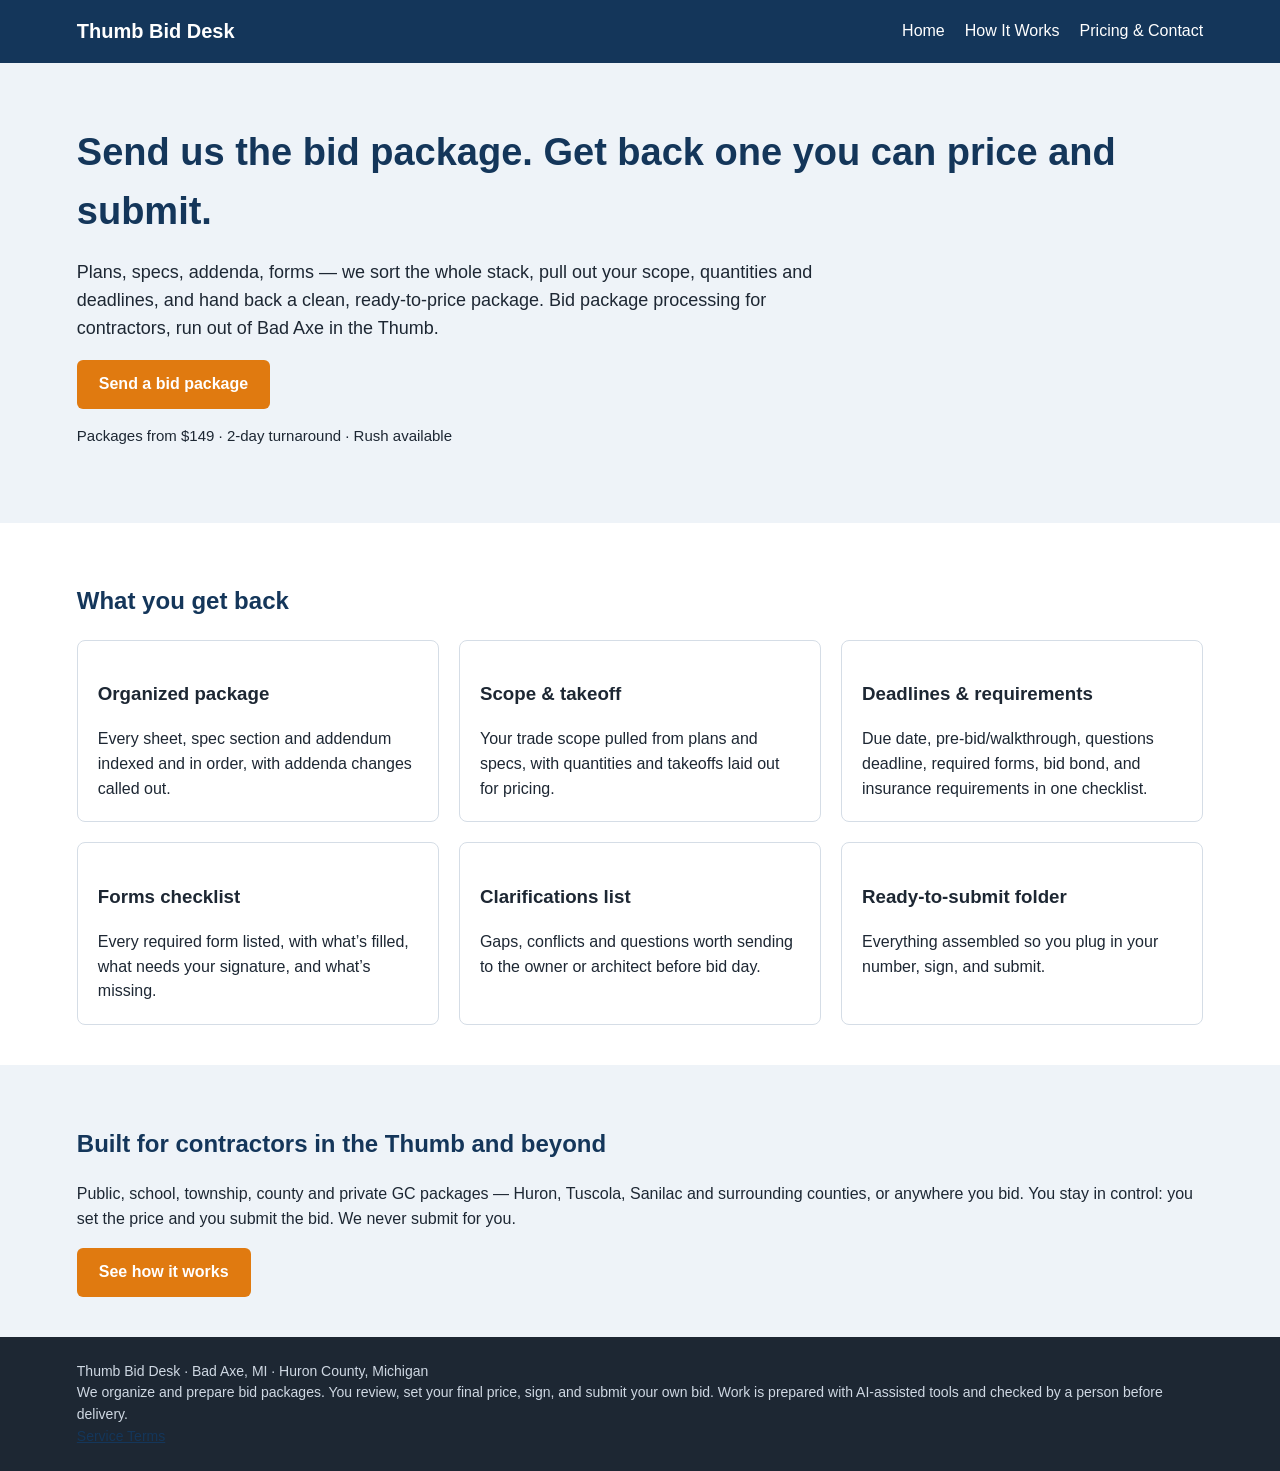
==== index.html @ 94e7a2db "Go-live prep: final terms (bids@ contact, cancellation, no auto-renew), remove draft banner/noindex," ====
<!doctype html><html><head>
  <meta charset="utf-8"><meta name="viewport" content="width=device-width,initial-scale=1"><title>Thumb Bid Desk — Bid Package Processing for Contractors</title><link rel="stylesheet" href="style.css"></head><body><header><span class="logo">Thumb Bid Desk</span><nav><a href="index.html">Home</a><a href="how-it-works.html">How It Works</a><a href="pricing-contact.html">Pricing &amp; Contact</a></nav></header><div class="hero"><h1>Send us the bid package. Get back one you can price and submit.</h1><p>Plans, specs, addenda, forms — we sort the whole stack, pull out your scope, quantities and deadlines, and hand back a clean, ready-to-price package. Bid package processing for contractors, run out of Bad Axe in the Thumb.</p><a class="btn" href="pricing-contact.html">Send a bid package</a><p style="font-size:15px">Packages from $149 · 2-day turnaround · Rush available</p></div>
<section><h2>What you get back</h2><div class="grid">
<div class="card"><h3>Organized package</h3>Every sheet, spec section and addendum indexed and in order, with addenda changes called out.</div>
<div class="card"><h3>Scope &amp; takeoff</h3>Your trade scope pulled from plans and specs, with quantities and takeoffs laid out for pricing.</div>
<div class="card"><h3>Deadlines &amp; requirements</h3>Due date, pre-bid/walkthrough, questions deadline, required forms, bid bond, and insurance requirements in one checklist.</div>
<div class="card"><h3>Forms checklist</h3>Every required form listed, with what’s filled, what needs your signature, and what’s missing.</div>
<div class="card"><h3>Clarifications list</h3>Gaps, conflicts and questions worth sending to the owner or architect before bid day.</div>
<div class="card"><h3>Ready-to-submit folder</h3>Everything assembled so you plug in your number, sign, and submit.</div></div></section>
<section style="background:#eef3f8"><h2>Built for contractors in the Thumb and beyond</h2><p>Public, school, township, county and private GC packages — Huron, Tuscola, Sanilac and surrounding counties, or anywhere you bid. You stay in control: you set the price and you submit the bid. We never submit for you.</p><a class="btn" href="how-it-works.html">See how it works</a></section><footer>Thumb Bid Desk · Bad Axe, MI · Huron County, Michigan<br>We organize and prepare bid packages. You review, set your final price, sign, and submit your own bid. Work is prepared with AI-assisted tools and checked by a person before delivery.<br><a href="terms.html">Service Terms</a></footer></body></html>
---- style.css ----
*{box-sizing:border-box}body{margin:0;font-family:Arial,Helvetica,sans-serif;color:#1d2733;line-height:1.55}
.draft{background:#b42318;color:#fff;text-align:center;padding:6px;font-size:13px;font-weight:bold}
header{background:#14365a;color:#fff;padding:16px 6%;display:flex;justify-content:space-between;align-items:center}
header a{color:#fff;margin-left:20px;text-decoration:none}.logo{font-weight:bold;font-size:20px}
.hero{background:#eef3f8;padding:60px 6%}.hero h1{font-size:38px;margin:0 0 12px;color:#14365a}.hero p{font-size:18px;max-width:760px}
.btn{display:inline-block;background:#e07a10;color:#fff;padding:12px 22px;border-radius:6px;text-decoration:none;font-weight:bold}
section{padding:40px 6%}.grid{display:grid;grid-template-columns:repeat(3,1fr);gap:20px}
.card{border:1px solid #d5dde6;border-radius:8px;padding:20px;background:#fff}h2{color:#14365a}
.ph{background:#fff3c4;border:1px dashed #b38600;padding:2px 6px;font-weight:bold}
footer{background:#1d2733;color:#cfd8e3;padding:24px 6%;font-size:14px}ol li,ul li{margin-bottom:8px}
label{display:block;margin-top:12px;font-weight:bold}input,textarea,select{width:100%;max-width:520px;padding:8px;border:1px solid #aab}
a{color:#14365a}header a{color:#fff}.btn{border:0;cursor:pointer;color:#fff}
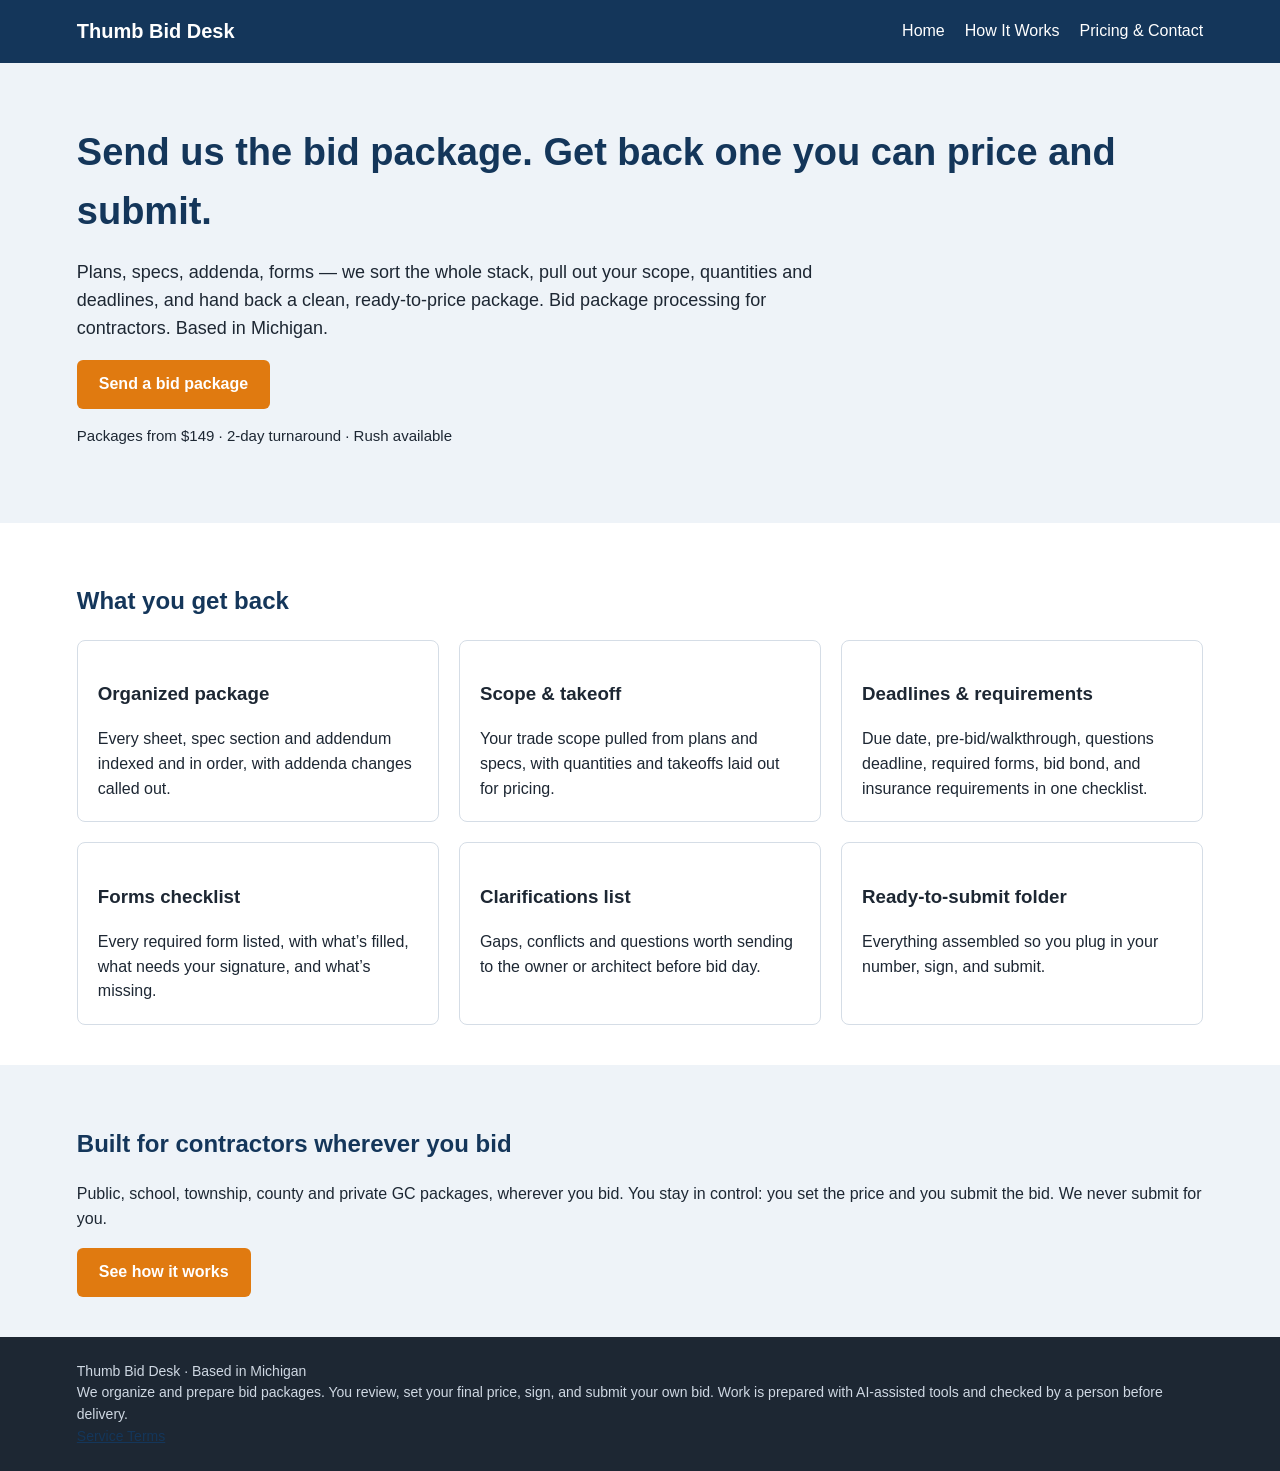
==== commit feb63fa0: "Location copy: Based in Michigan only" ====
--- a/index.html
+++ b/index.html
@@ -1,5 +1,5 @@
 <!doctype html><html><head>
-  <meta charset="utf-8"><meta name="viewport" content="width=device-width,initial-scale=1"><title>Thumb Bid Desk — Bid Package Processing for Contractors</title><link rel="stylesheet" href="style.css"></head><body><header><span class="logo">Thumb Bid Desk</span><nav><a href="index.html">Home</a><a href="how-it-works.html">How It Works</a><a href="pricing-contact.html">Pricing &amp; Contact</a></nav></header><div class="hero"><h1>Send us the bid package. Get back one you can price and submit.</h1><p>Plans, specs, addenda, forms — we sort the whole stack, pull out your scope, quantities and deadlines, and hand back a clean, ready-to-price package. Bid package processing for contractors, run out of Bad Axe in the Thumb.</p><a class="btn" href="pricing-contact.html">Send a bid package</a><p style="font-size:15px">Packages from $149 · 2-day turnaround · Rush available</p></div>
+  <meta charset="utf-8"><meta name="viewport" content="width=device-width,initial-scale=1"><title>Thumb Bid Desk — Bid Package Processing for Contractors</title><link rel="stylesheet" href="style.css"></head><body><header><span class="logo">Thumb Bid Desk</span><nav><a href="index.html">Home</a><a href="how-it-works.html">How It Works</a><a href="pricing-contact.html">Pricing &amp; Contact</a></nav></header><div class="hero"><h1>Send us the bid package. Get back one you can price and submit.</h1><p>Plans, specs, addenda, forms — we sort the whole stack, pull out your scope, quantities and deadlines, and hand back a clean, ready-to-price package. Bid package processing for contractors. Based in Michigan.</p><a class="btn" href="pricing-contact.html">Send a bid package</a><p style="font-size:15px">Packages from $149 · 2-day turnaround · Rush available</p></div>
 <section><h2>What you get back</h2><div class="grid">
 <div class="card"><h3>Organized package</h3>Every sheet, spec section and addendum indexed and in order, with addenda changes called out.</div>
 <div class="card"><h3>Scope &amp; takeoff</h3>Your trade scope pulled from plans and specs, with quantities and takeoffs laid out for pricing.</div>
@@ -7,4 +7,4 @@
 <div class="card"><h3>Forms checklist</h3>Every required form listed, with what’s filled, what needs your signature, and what’s missing.</div>
 <div class="card"><h3>Clarifications list</h3>Gaps, conflicts and questions worth sending to the owner or architect before bid day.</div>
 <div class="card"><h3>Ready-to-submit folder</h3>Everything assembled so you plug in your number, sign, and submit.</div></div></section>
-<section style="background:#eef3f8"><h2>Built for contractors in the Thumb and beyond</h2><p>Public, school, township, county and private GC packages — Huron, Tuscola, Sanilac and surrounding counties, or anywhere you bid. You stay in control: you set the price and you submit the bid. We never submit for you.</p><a class="btn" href="how-it-works.html">See how it works</a></section><footer>Thumb Bid Desk · Bad Axe, MI · Huron County, Michigan<br>We organize and prepare bid packages. You review, set your final price, sign, and submit your own bid. Work is prepared with AI-assisted tools and checked by a person before delivery.<br><a href="terms.html">Service Terms</a></footer></body></html>+<section style="background:#eef3f8"><h2>Built for contractors wherever you bid</h2><p>Public, school, township, county and private GC packages, wherever you bid. You stay in control: you set the price and you submit the bid. We never submit for you.</p><a class="btn" href="how-it-works.html">See how it works</a></section><footer>Thumb Bid Desk · Based in Michigan<br>We organize and prepare bid packages. You review, set your final price, sign, and submit your own bid. Work is prepared with AI-assisted tools and checked by a person before delivery.<br><a href="terms.html">Service Terms</a></footer></body></html>
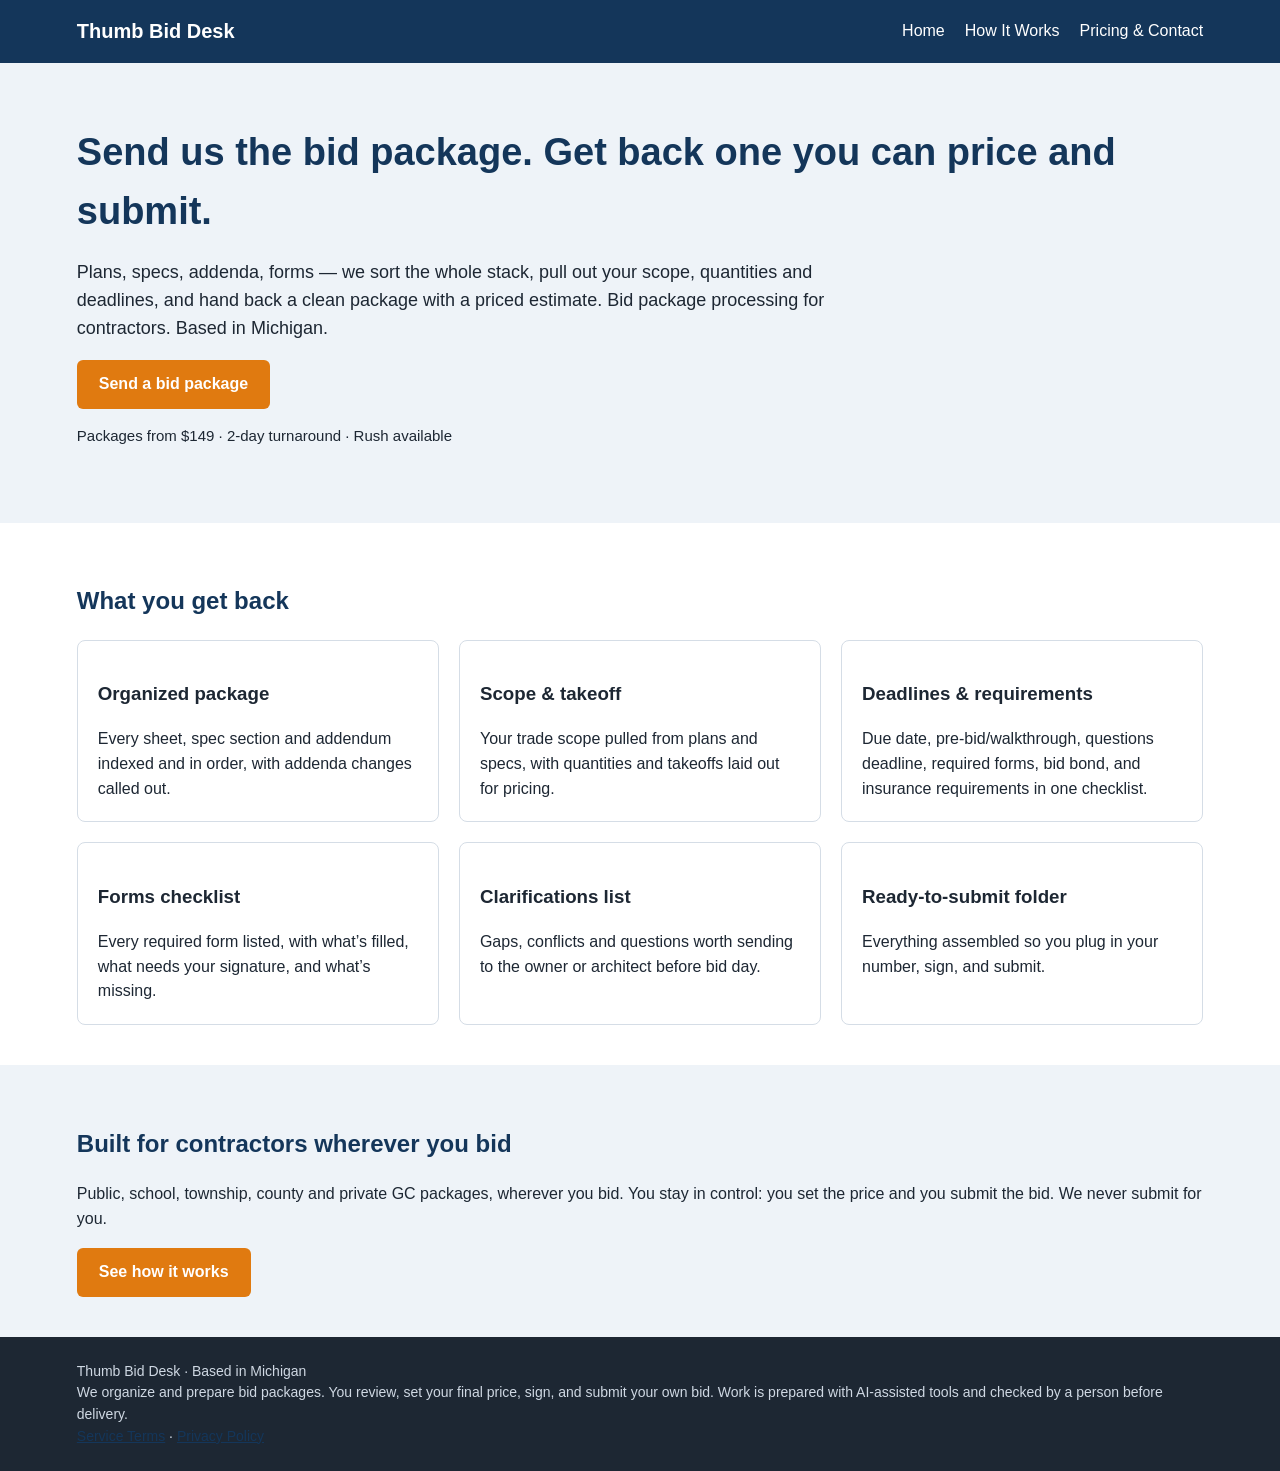
==== commit e1981462: "Priced estimate wording, privacy policy, Small package trade clarification" ====
--- a/index.html
+++ b/index.html
@@ -1,5 +1,5 @@
 <!doctype html><html><head>
-  <meta charset="utf-8"><meta name="viewport" content="width=device-width,initial-scale=1"><title>Thumb Bid Desk — Bid Package Processing for Contractors</title><link rel="stylesheet" href="style.css"></head><body><header><span class="logo">Thumb Bid Desk</span><nav><a href="index.html">Home</a><a href="how-it-works.html">How It Works</a><a href="pricing-contact.html">Pricing &amp; Contact</a></nav></header><div class="hero"><h1>Send us the bid package. Get back one you can price and submit.</h1><p>Plans, specs, addenda, forms — we sort the whole stack, pull out your scope, quantities and deadlines, and hand back a clean, ready-to-price package. Bid package processing for contractors. Based in Michigan.</p><a class="btn" href="pricing-contact.html">Send a bid package</a><p style="font-size:15px">Packages from $149 · 2-day turnaround · Rush available</p></div>
+  <meta charset="utf-8"><meta name="viewport" content="width=device-width,initial-scale=1"><title>Thumb Bid Desk — Bid Package Processing for Contractors</title><link rel="stylesheet" href="style.css"></head><body><header><span class="logo">Thumb Bid Desk</span><nav><a href="index.html">Home</a><a href="how-it-works.html">How It Works</a><a href="pricing-contact.html">Pricing &amp; Contact</a></nav></header><div class="hero"><h1>Send us the bid package. Get back one you can price and submit.</h1><p>Plans, specs, addenda, forms — we sort the whole stack, pull out your scope, quantities and deadlines, and hand back a clean package with a priced estimate. Bid package processing for contractors. Based in Michigan.</p><a class="btn" href="pricing-contact.html">Send a bid package</a><p style="font-size:15px">Packages from $149 · 2-day turnaround · Rush available</p></div>
 <section><h2>What you get back</h2><div class="grid">
 <div class="card"><h3>Organized package</h3>Every sheet, spec section and addendum indexed and in order, with addenda changes called out.</div>
 <div class="card"><h3>Scope &amp; takeoff</h3>Your trade scope pulled from plans and specs, with quantities and takeoffs laid out for pricing.</div>
@@ -7,4 +7,4 @@
 <div class="card"><h3>Forms checklist</h3>Every required form listed, with what’s filled, what needs your signature, and what’s missing.</div>
 <div class="card"><h3>Clarifications list</h3>Gaps, conflicts and questions worth sending to the owner or architect before bid day.</div>
 <div class="card"><h3>Ready-to-submit folder</h3>Everything assembled so you plug in your number, sign, and submit.</div></div></section>
-<section style="background:#eef3f8"><h2>Built for contractors wherever you bid</h2><p>Public, school, township, county and private GC packages, wherever you bid. You stay in control: you set the price and you submit the bid. We never submit for you.</p><a class="btn" href="how-it-works.html">See how it works</a></section><footer>Thumb Bid Desk · Based in Michigan<br>We organize and prepare bid packages. You review, set your final price, sign, and submit your own bid. Work is prepared with AI-assisted tools and checked by a person before delivery.<br><a href="terms.html">Service Terms</a></footer></body></html>+<section style="background:#eef3f8"><h2>Built for contractors wherever you bid</h2><p>Public, school, township, county and private GC packages, wherever you bid. You stay in control: you set the price and you submit the bid. We never submit for you.</p><a class="btn" href="how-it-works.html">See how it works</a></section><footer>Thumb Bid Desk · Based in Michigan<br>We organize and prepare bid packages. You review, set your final price, sign, and submit your own bid. Work is prepared with AI-assisted tools and checked by a person before delivery.<br><a href="terms.html">Service Terms</a> · <a href="privacy-policy.html">Privacy Policy</a></footer></body></html>
--- a/style.css
+++ b/style.css
@@ -10,3 +10,4 @@
 footer{background:#1d2733;color:#cfd8e3;padding:24px 6%;font-size:14px}ol li,ul li{margin-bottom:8px}
 label{display:block;margin-top:12px;font-weight:bold}input,textarea,select{width:100%;max-width:520px;padding:8px;border:1px solid #aab}
 a{color:#14365a}header a{color:#fff}.btn{border:0;cursor:pointer;color:#fff}
+@media(max-width:700px){.grid{grid-template-columns:1fr}header{flex-direction:column;align-items:flex-start}header a{margin:8px 16px 0 0}}
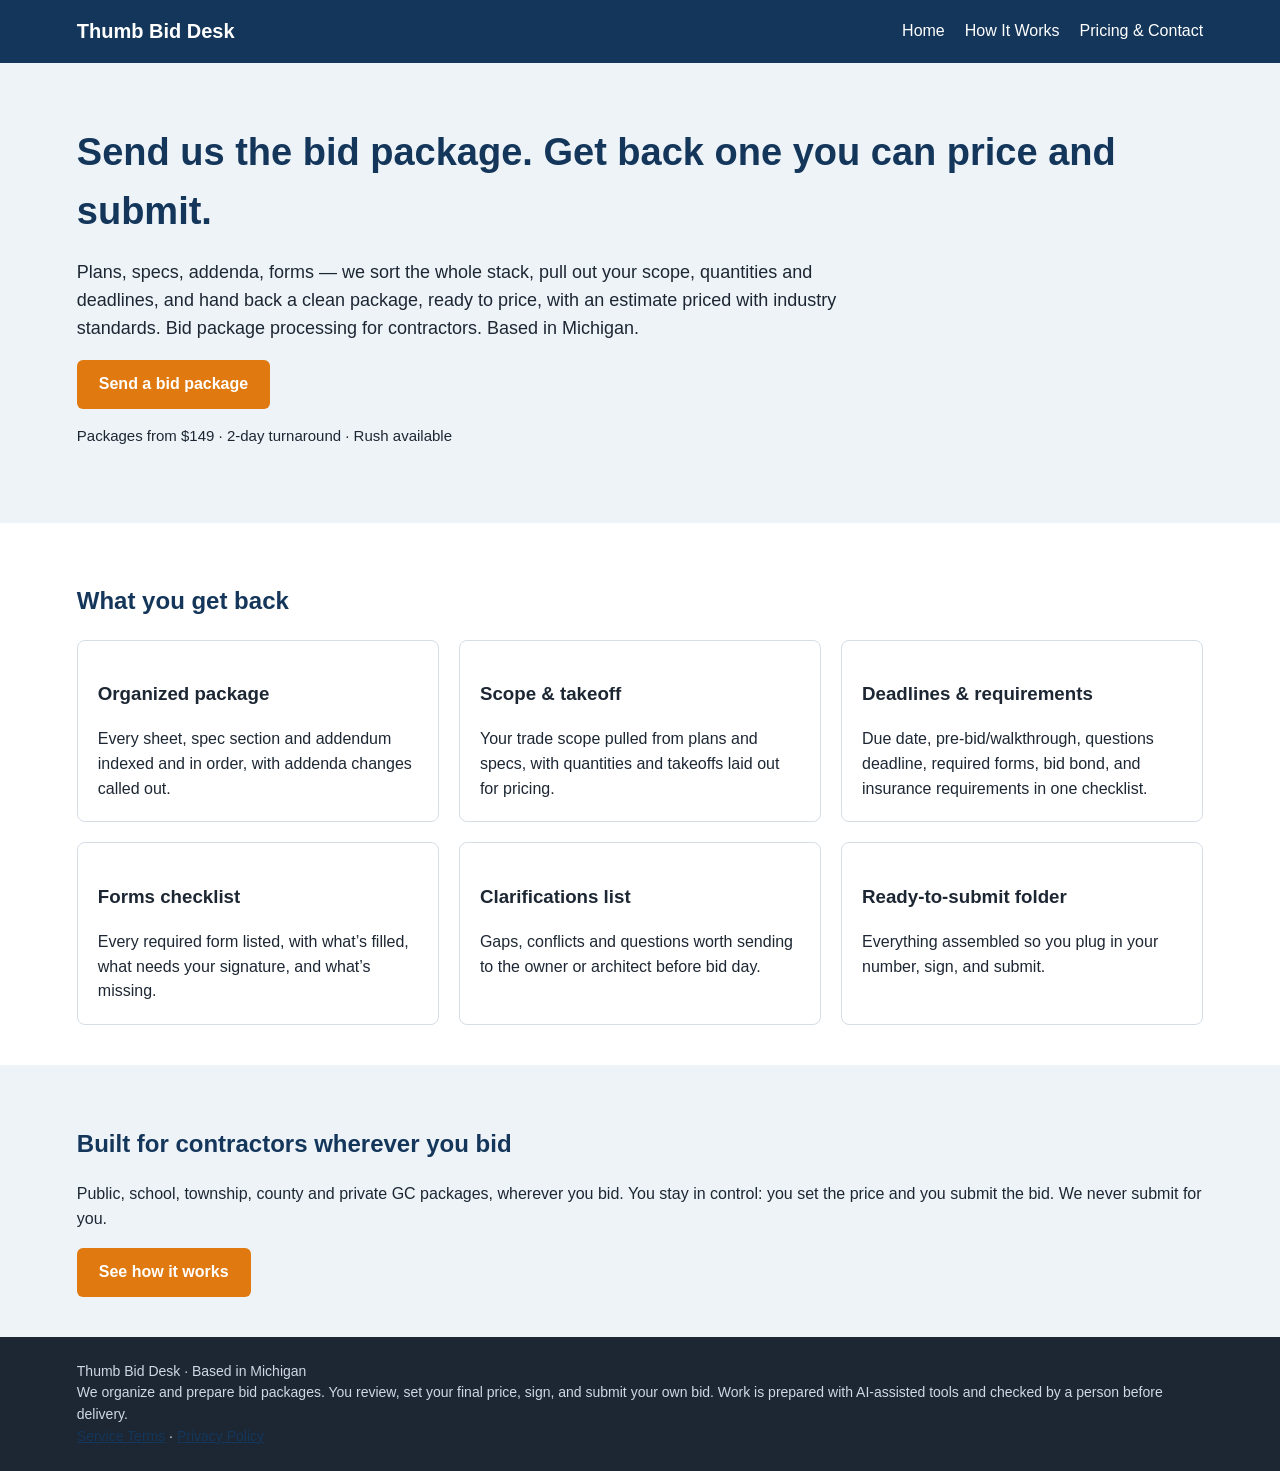
==== commit 5efbd167: "Two-version wording: ready to price (package) / priced with industry standards (estimate)" ====
--- a/index.html
+++ b/index.html
@@ -1,5 +1,5 @@
 <!doctype html><html><head>
-  <meta charset="utf-8"><meta name="viewport" content="width=device-width,initial-scale=1"><title>Thumb Bid Desk — Bid Package Processing for Contractors</title><link rel="stylesheet" href="style.css"></head><body><header><span class="logo">Thumb Bid Desk</span><nav><a href="index.html">Home</a><a href="how-it-works.html">How It Works</a><a href="pricing-contact.html">Pricing &amp; Contact</a></nav></header><div class="hero"><h1>Send us the bid package. Get back one you can price and submit.</h1><p>Plans, specs, addenda, forms — we sort the whole stack, pull out your scope, quantities and deadlines, and hand back a clean package with a priced estimate. Bid package processing for contractors. Based in Michigan.</p><a class="btn" href="pricing-contact.html">Send a bid package</a><p style="font-size:15px">Packages from $149 · 2-day turnaround · Rush available</p></div>
+  <meta charset="utf-8"><meta name="viewport" content="width=device-width,initial-scale=1"><title>Thumb Bid Desk — Bid Package Processing for Contractors</title><link rel="stylesheet" href="style.css"></head><body><header><span class="logo">Thumb Bid Desk</span><nav><a href="index.html">Home</a><a href="how-it-works.html">How It Works</a><a href="pricing-contact.html">Pricing &amp; Contact</a></nav></header><div class="hero"><h1>Send us the bid package. Get back one you can price and submit.</h1><p>Plans, specs, addenda, forms — we sort the whole stack, pull out your scope, quantities and deadlines, and hand back a clean package, ready to price, with an estimate priced with industry standards. Bid package processing for contractors. Based in Michigan.</p><a class="btn" href="pricing-contact.html">Send a bid package</a><p style="font-size:15px">Packages from $149 · 2-day turnaround · Rush available</p></div>
 <section><h2>What you get back</h2><div class="grid">
 <div class="card"><h3>Organized package</h3>Every sheet, spec section and addendum indexed and in order, with addenda changes called out.</div>
 <div class="card"><h3>Scope &amp; takeoff</h3>Your trade scope pulled from plans and specs, with quantities and takeoffs laid out for pricing.</div>
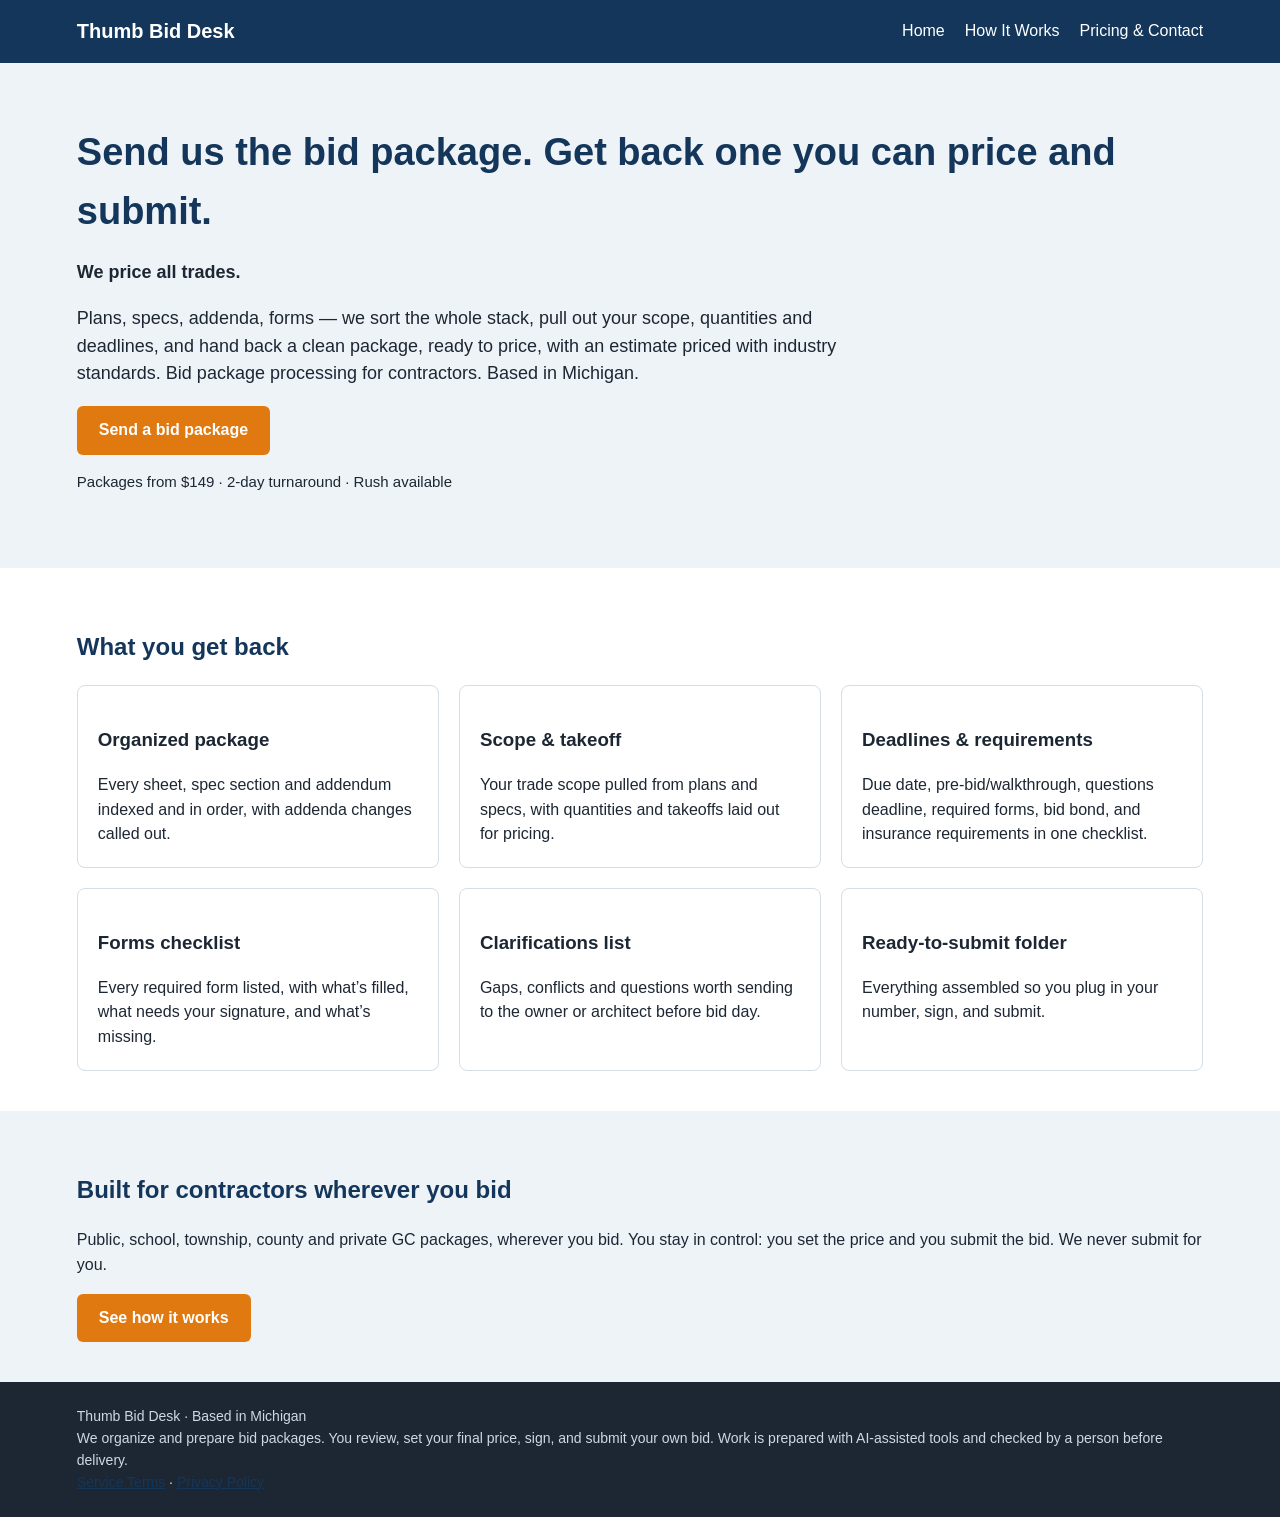
==== commit a7b7b4bb: "Add 'We price all trades.'; name Small Package trades in terms" ====
--- a/index.html
+++ b/index.html
@@ -1,5 +1,5 @@
 <!doctype html><html><head>
-  <meta charset="utf-8"><meta name="viewport" content="width=device-width,initial-scale=1"><title>Thumb Bid Desk — Bid Package Processing for Contractors</title><link rel="stylesheet" href="style.css"></head><body><header><span class="logo">Thumb Bid Desk</span><nav><a href="index.html">Home</a><a href="how-it-works.html">How It Works</a><a href="pricing-contact.html">Pricing &amp; Contact</a></nav></header><div class="hero"><h1>Send us the bid package. Get back one you can price and submit.</h1><p>Plans, specs, addenda, forms — we sort the whole stack, pull out your scope, quantities and deadlines, and hand back a clean package, ready to price, with an estimate priced with industry standards. Bid package processing for contractors. Based in Michigan.</p><a class="btn" href="pricing-contact.html">Send a bid package</a><p style="font-size:15px">Packages from $149 · 2-day turnaround · Rush available</p></div>
+  <meta charset="utf-8"><meta name="viewport" content="width=device-width,initial-scale=1"><title>Thumb Bid Desk — Bid Package Processing for Contractors</title><link rel="stylesheet" href="style.css"></head><body><header><span class="logo">Thumb Bid Desk</span><nav><a href="index.html">Home</a><a href="how-it-works.html">How It Works</a><a href="pricing-contact.html">Pricing &amp; Contact</a></nav></header><div class="hero"><h1>Send us the bid package. Get back one you can price and submit.</h1><p><b>We price all trades.</b></p><p>Plans, specs, addenda, forms — we sort the whole stack, pull out your scope, quantities and deadlines, and hand back a clean package, ready to price, with an estimate priced with industry standards. Bid package processing for contractors. Based in Michigan.</p><a class="btn" href="pricing-contact.html">Send a bid package</a><p style="font-size:15px">Packages from $149 · 2-day turnaround · Rush available</p></div>
 <section><h2>What you get back</h2><div class="grid">
 <div class="card"><h3>Organized package</h3>Every sheet, spec section and addendum indexed and in order, with addenda changes called out.</div>
 <div class="card"><h3>Scope &amp; takeoff</h3>Your trade scope pulled from plans and specs, with quantities and takeoffs laid out for pricing.</div>
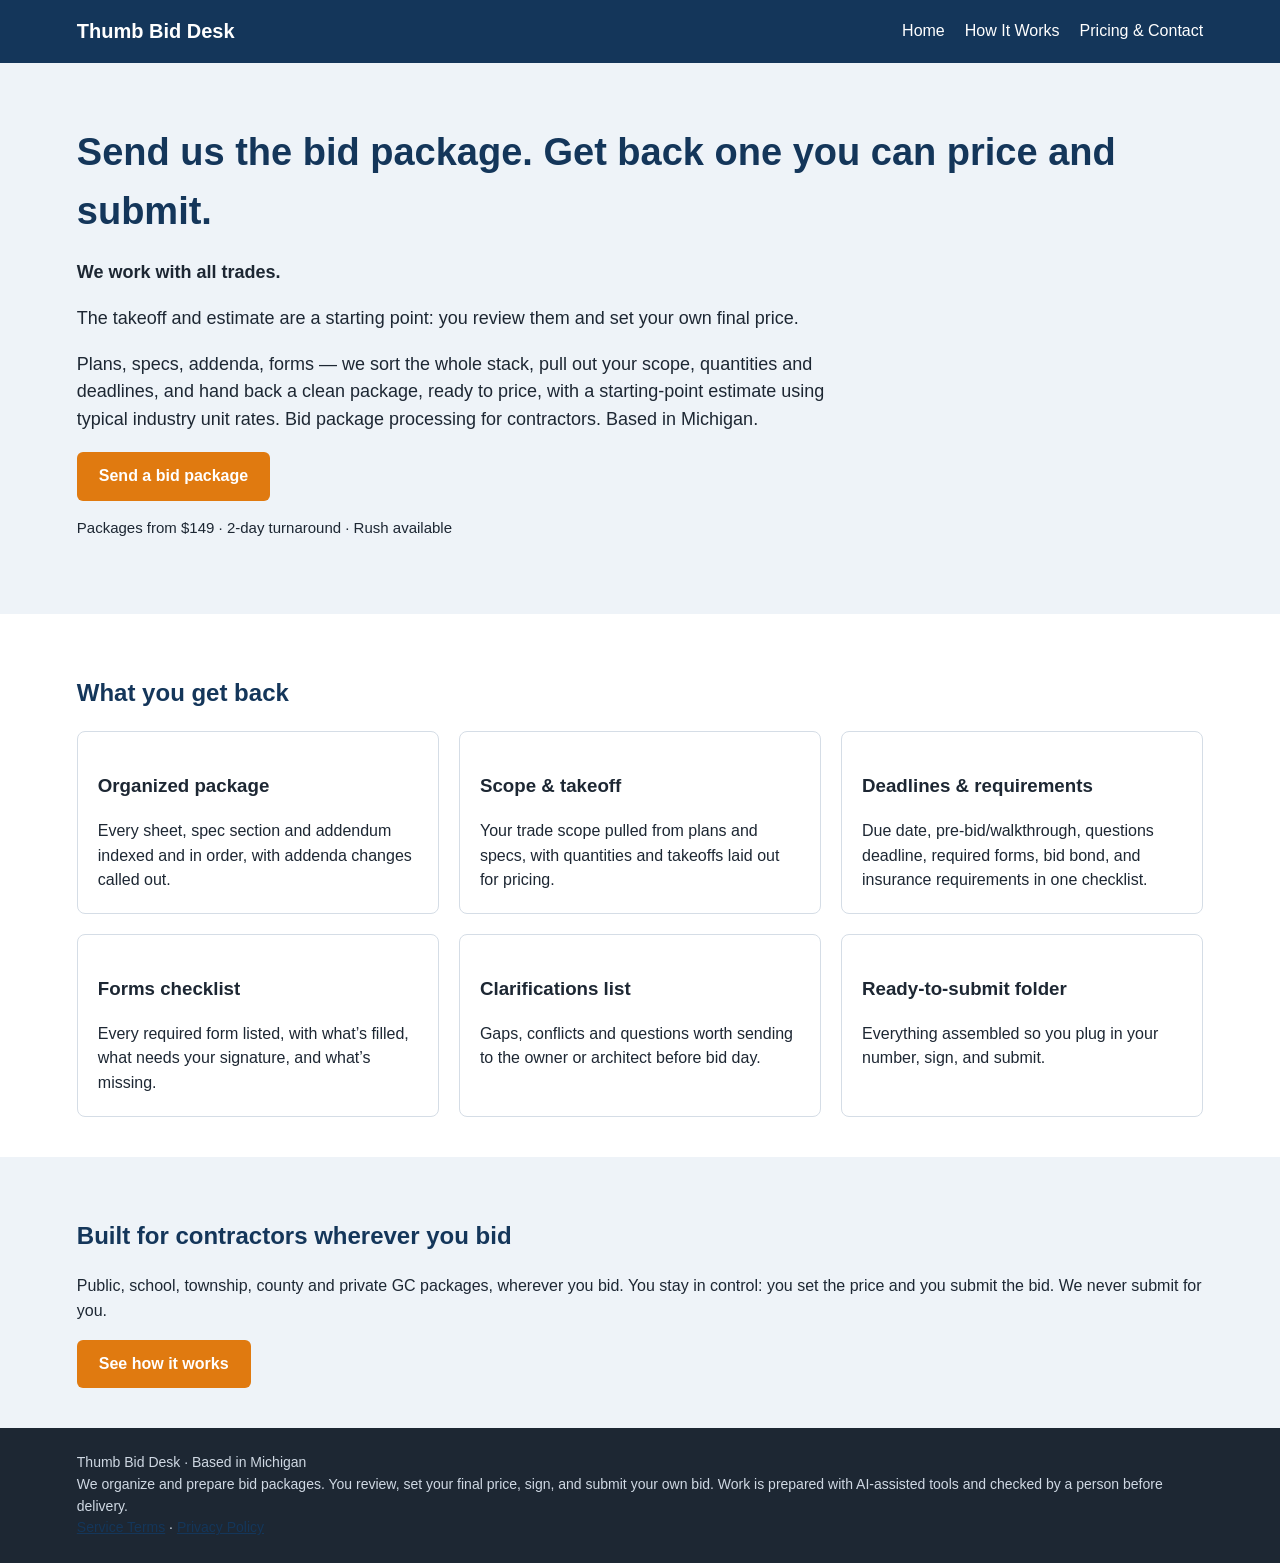
==== commit 5a1569f1: "Consistent refund policy, accurate pricing claims, single business name" ====
--- a/index.html
+++ b/index.html
@@ -1,5 +1,5 @@
 <!doctype html><html><head>
-  <meta charset="utf-8"><meta name="viewport" content="width=device-width,initial-scale=1"><title>Thumb Bid Desk — Bid Package Processing for Contractors</title><link rel="stylesheet" href="style.css"></head><body><header><span class="logo">Thumb Bid Desk</span><nav><a href="index.html">Home</a><a href="how-it-works.html">How It Works</a><a href="pricing-contact.html">Pricing &amp; Contact</a></nav></header><div class="hero"><h1>Send us the bid package. Get back one you can price and submit.</h1><p><b>We price all trades.</b></p><p>Plans, specs, addenda, forms — we sort the whole stack, pull out your scope, quantities and deadlines, and hand back a clean package, ready to price, with an estimate priced with industry standards. Bid package processing for contractors. Based in Michigan.</p><a class="btn" href="pricing-contact.html">Send a bid package</a><p style="font-size:15px">Packages from $149 · 2-day turnaround · Rush available</p></div>
+  <meta charset="utf-8"><meta name="viewport" content="width=device-width,initial-scale=1"><title>Thumb Bid Desk — Bid Package Processing for Contractors</title><link rel="stylesheet" href="style.css"></head><body><header><span class="logo">Thumb Bid Desk</span><nav><a href="index.html">Home</a><a href="how-it-works.html">How It Works</a><a href="pricing-contact.html">Pricing &amp; Contact</a></nav></header><div class="hero"><h1>Send us the bid package. Get back one you can price and submit.</h1><p><b>We work with all trades.</b></p><p>The takeoff and estimate are a starting point: you review them and set your own final price.</p><p>Plans, specs, addenda, forms — we sort the whole stack, pull out your scope, quantities and deadlines, and hand back a clean package, ready to price, with a starting-point estimate using typical industry unit rates. Bid package processing for contractors. Based in Michigan.</p><a class="btn" href="pricing-contact.html">Send a bid package</a><p style="font-size:15px">Packages from $149 · 2-day turnaround · Rush available</p></div>
 <section><h2>What you get back</h2><div class="grid">
 <div class="card"><h3>Organized package</h3>Every sheet, spec section and addendum indexed and in order, with addenda changes called out.</div>
 <div class="card"><h3>Scope &amp; takeoff</h3>Your trade scope pulled from plans and specs, with quantities and takeoffs laid out for pricing.</div>
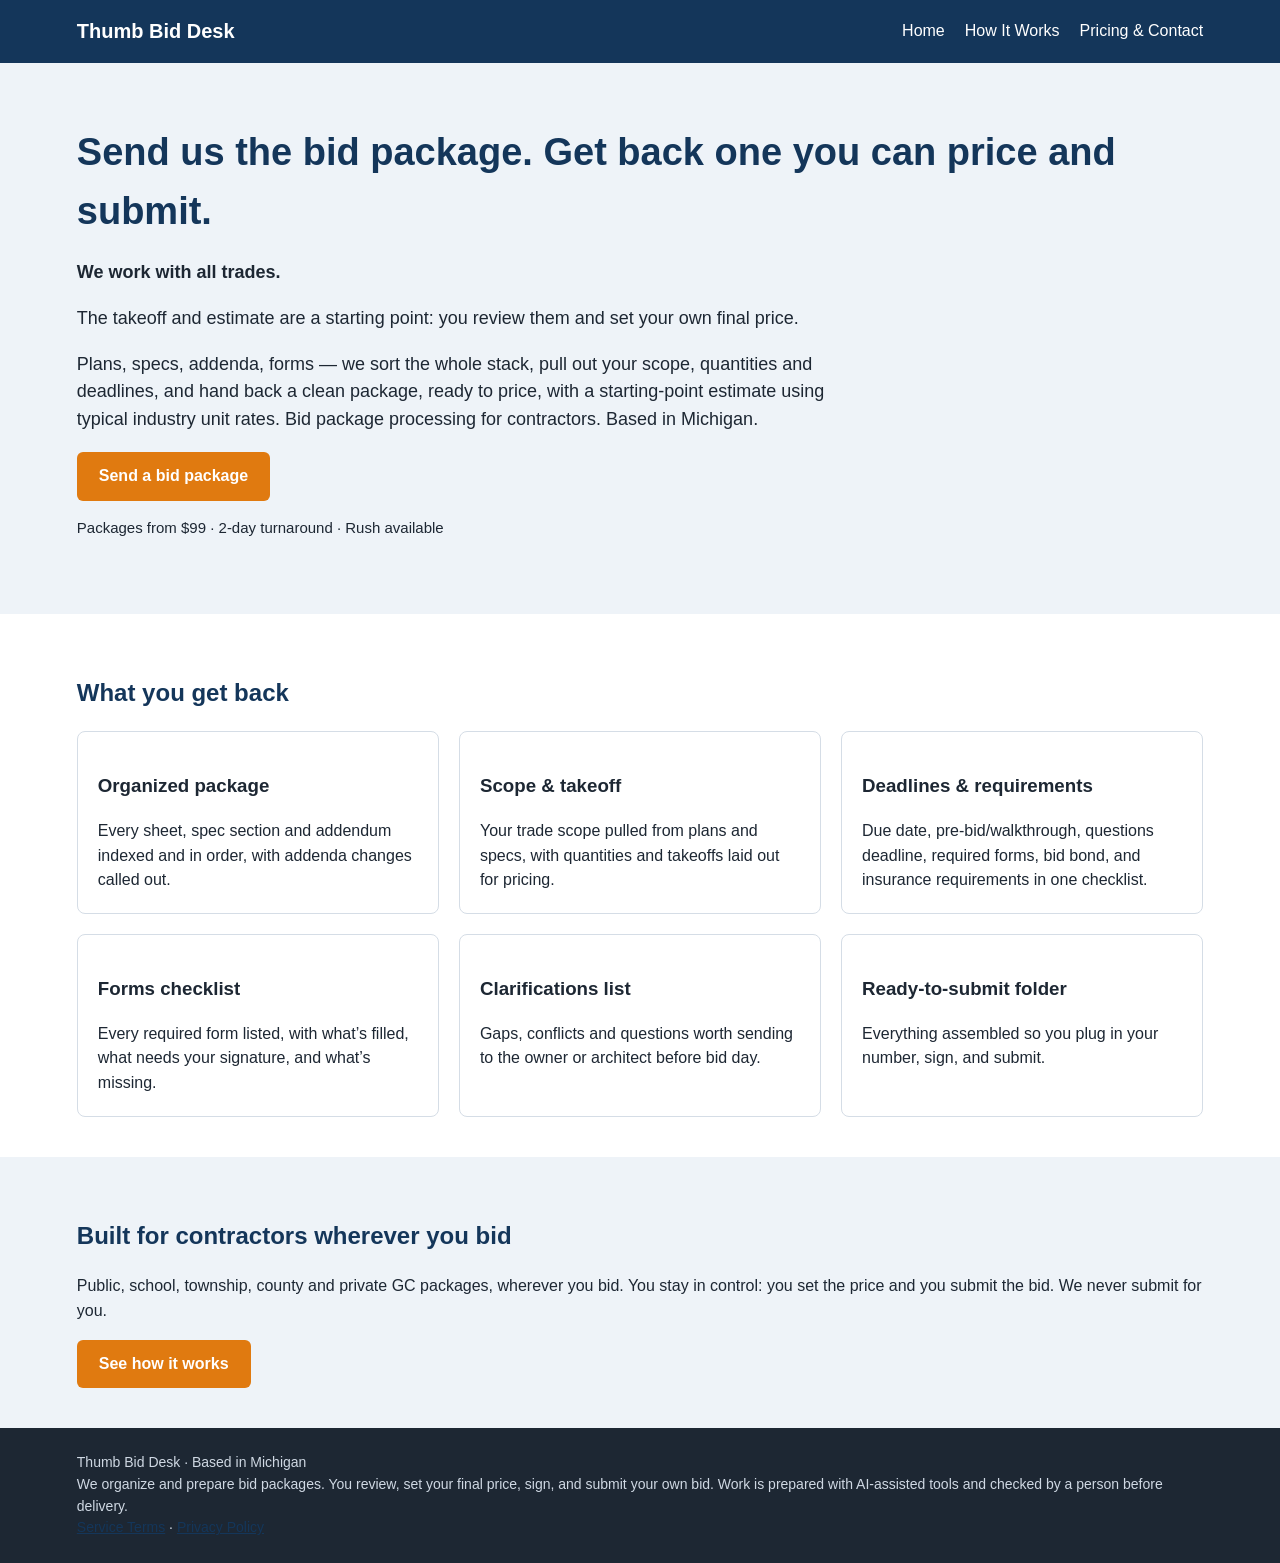
==== commit fb340b89: "New pricing (Small $99, Full $229, Addendum $39, Rush $59), monthly plans, on-time guarantee + outag" ====
--- a/index.html
+++ b/index.html
@@ -1,5 +1,5 @@
 <!doctype html><html><head>
-  <meta charset="utf-8"><meta name="viewport" content="width=device-width,initial-scale=1"><title>Thumb Bid Desk — Bid Package Processing for Contractors</title><link rel="stylesheet" href="style.css"></head><body><header><span class="logo">Thumb Bid Desk</span><nav><a href="index.html">Home</a><a href="how-it-works.html">How It Works</a><a href="pricing-contact.html">Pricing &amp; Contact</a></nav></header><div class="hero"><h1>Send us the bid package. Get back one you can price and submit.</h1><p><b>We work with all trades.</b></p><p>The takeoff and estimate are a starting point: you review them and set your own final price.</p><p>Plans, specs, addenda, forms — we sort the whole stack, pull out your scope, quantities and deadlines, and hand back a clean package, ready to price, with a starting-point estimate using typical industry unit rates. Bid package processing for contractors. Based in Michigan.</p><a class="btn" href="pricing-contact.html">Send a bid package</a><p style="font-size:15px">Packages from $149 · 2-day turnaround · Rush available</p></div>
+  <meta charset="utf-8"><meta name="viewport" content="width=device-width,initial-scale=1"><title>Thumb Bid Desk — Bid Package Processing for Contractors</title><link rel="stylesheet" href="style.css"></head><body><header><span class="logo">Thumb Bid Desk</span><nav><a href="index.html">Home</a><a href="how-it-works.html">How It Works</a><a href="pricing-contact.html">Pricing &amp; Contact</a></nav></header><div class="hero"><h1>Send us the bid package. Get back one you can price and submit.</h1><p><b>We work with all trades.</b></p><p>The takeoff and estimate are a starting point: you review them and set your own final price.</p><p>Plans, specs, addenda, forms — we sort the whole stack, pull out your scope, quantities and deadlines, and hand back a clean package, ready to price, with a starting-point estimate using typical industry unit rates. Bid package processing for contractors. Based in Michigan.</p><a class="btn" href="pricing-contact.html">Send a bid package</a><p style="font-size:15px">Packages from $99 · 2-day turnaround · Rush available</p></div>
 <section><h2>What you get back</h2><div class="grid">
 <div class="card"><h3>Organized package</h3>Every sheet, spec section and addendum indexed and in order, with addenda changes called out.</div>
 <div class="card"><h3>Scope &amp; takeoff</h3>Your trade scope pulled from plans and specs, with quantities and takeoffs laid out for pricing.</div>
--- a/style.css
+++ b/style.css
@@ -11,3 +11,26 @@
 label{display:block;margin-top:12px;font-weight:bold}input,textarea,select{width:100%;max-width:520px;padding:8px;border:1px solid #aab}
 a{color:#14365a}header a{color:#fff}.btn{border:0;cursor:pointer;color:#fff}
 @media(max-width:700px){.grid{grid-template-columns:1fr}header{flex-direction:column;align-items:flex-start}header a{margin:8px 16px 0 0}}
+#package-form input,#package-form select,#package-form textarea{font-size:16px;font-family:inherit}
+#package-form .btn{margin-top:18px}
+.req{color:#b42318}
+.field-help{font-weight:normal;color:#3d4d5c;font-size:14px;margin:6px 0 8px;max-width:720px}
+.form-error{color:#9f1c1c;font-weight:bold;margin:8px 0 0}
+.form-note{background:#fff8e8;border:1px solid #e0c36a;border-radius:6px;padding:10px 12px;max-width:720px}
+.trade-picker,.trade-fields{min-width:0;width:100%;max-width:720px;margin:16px 0 0;padding:8px 16px 16px;border:1px solid #d5dde6;border-radius:8px;background:#fff}
+.trade-fields{display:none;border-left:4px solid #14365a}
+.trade-fields.is-open{display:block}
+.trade-picker legend,.trade-fields legend{font-weight:bold;color:#14365a;padding:0 6px}
+.trade-fields legend{font-size:18px}
+.trade-picks{display:grid;grid-template-columns:minmax(0,1fr)}
+.trade-picks label,.check-line label{font-weight:normal;display:flex;align-items:flex-start;gap:10px;margin:0;min-height:44px;cursor:pointer}
+.trade-picks input[type=checkbox],.check-line input[type=checkbox]{width:20px;height:20px;max-width:none;margin:2px 0 0;flex:0 0 auto}
+.qty-grid{display:grid;grid-template-columns:minmax(0,1fr);column-gap:20px}
+.qty-grid input,.qty-grid select,.qty-grid textarea{max-width:100%;min-width:0;width:100%}
+.scope-h{grid-column:1 / -1;font-size:15px;margin:16px 0 0;color:#14365a}
+.span-2{grid-column:1 / -1}
+.unit{font-weight:normal;color:#3d4d5c}
+.check-line{margin-top:8px}
+.sr-only{position:absolute;width:1px;height:1px;padding:0;margin:-1px;overflow:hidden;clip:rect(0,0,0,0);border:0}
+@media(min-width:700px){.trade-picks,.qty-grid{grid-template-columns:minmax(0,1fr) minmax(0,1fr)}}
+@media(max-width:700px){#package-form .btn[type=submit]{display:block;width:100%;text-align:center;box-sizing:border-box}}
